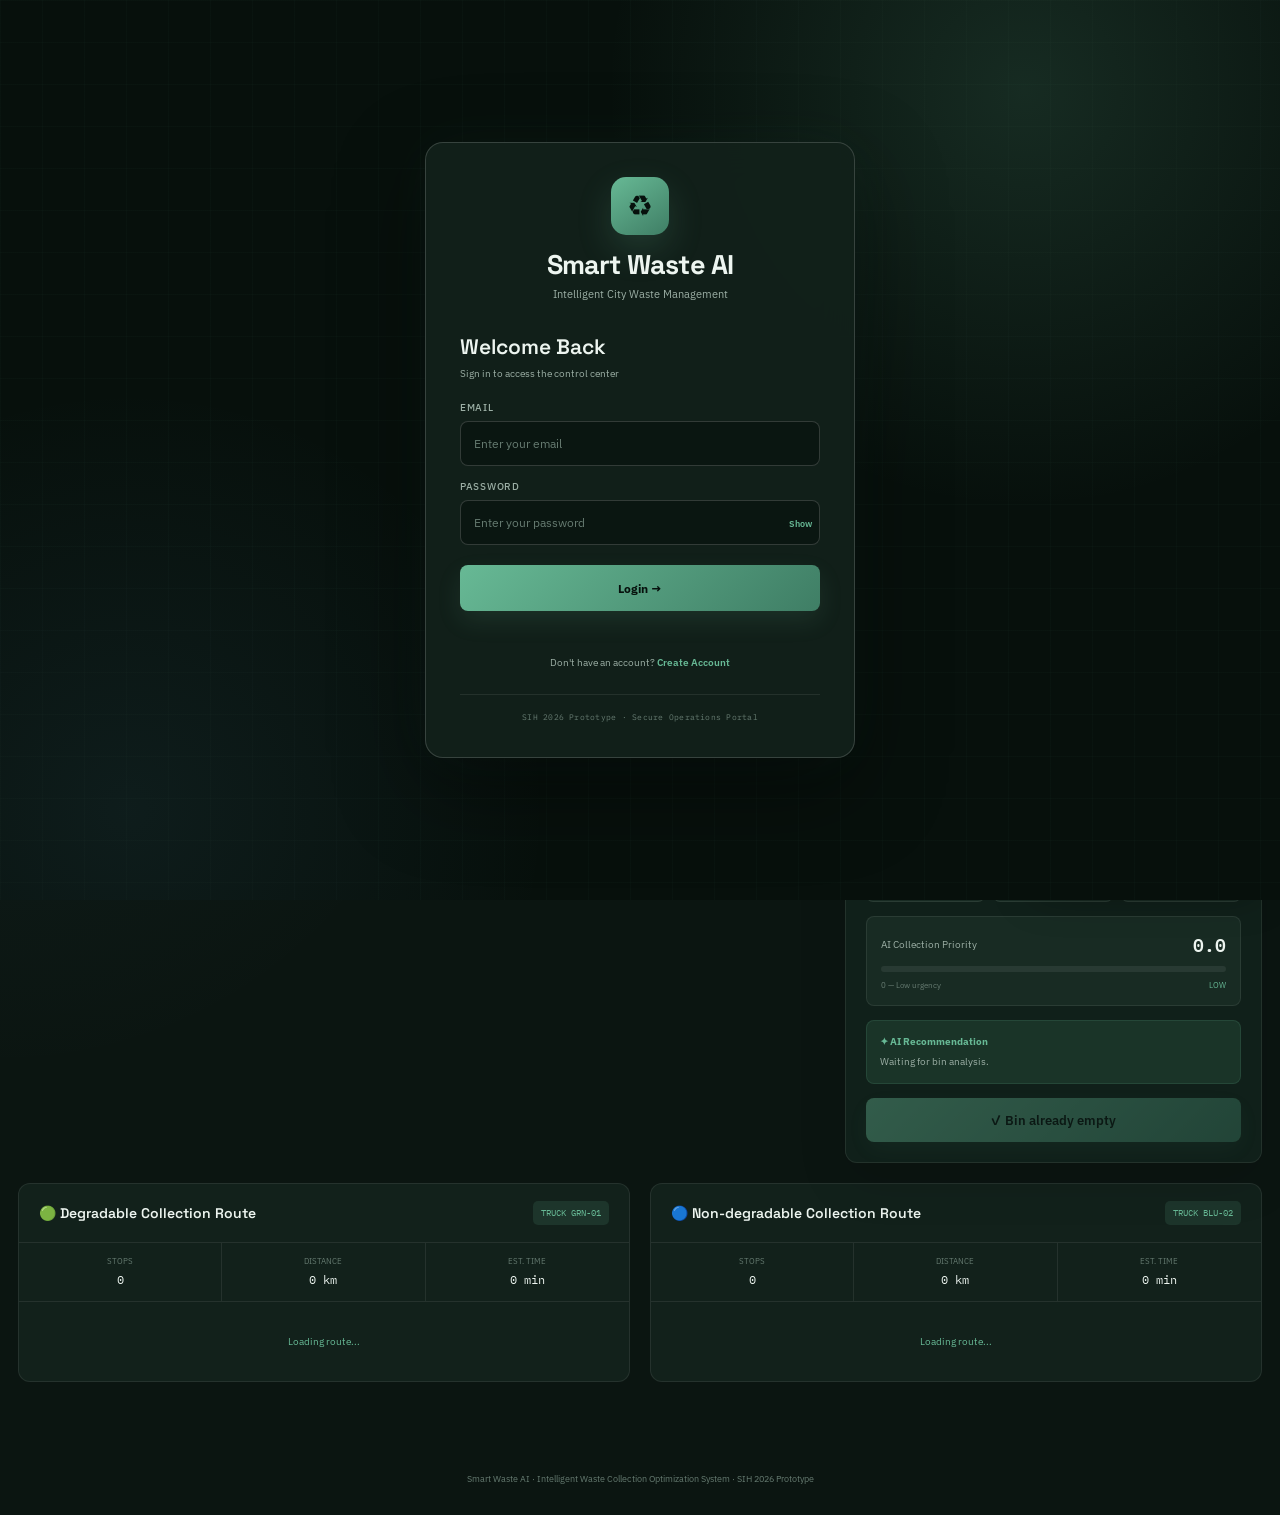
==== frontend/index.html @ 578de4dc "Frontend Login Page" ====
<!DOCTYPE html>

<html lang="en">

<head>

    <meta charset="UTF-8">

    <meta
        name="viewport"
        content="width=device-width, initial-scale=1.0"
    >

    <title>
        Smart Waste AI | Control Center
    </title>


    <!-- =====================================================
         GOOGLE FONTS
    ====================================================== -->

    <link
        rel="preconnect"
        href="https://fonts.googleapis.com"
    >

    <link
        rel="preconnect"
        href="https://fonts.gstatic.com"
        crossorigin
    >

    <link
        href="https://fonts.googleapis.com/css2?family=IBM+Plex+Mono:wght@400;500;600&family=IBM+Plex+Sans:wght@400;500;600&family=Space+Grotesk:wght@400;500;600;700&display=swap"
        rel="stylesheet"
    >

    <link rel="icon" type="image/png" href="dustbin-favicon.png">


    <!-- =====================================================
         COMPLETE DASHBOARD CSS
    ====================================================== -->

    <style>

        /* ==================================================
           VARIABLES
        ================================================== */

        :root {

            --bg:
                #0b1511;

            --surface:
                #12211b;

            --surface-2:
                #182b23;

            --surface-3:
                #20372d;

            --border:
                rgba(255,255,255,0.08);

            --border-strong:
                rgba(255,255,255,0.16);

            --text:
                #edf5f0;

            --muted:
                #9cafa5;

            --faint:
                #667b71;

            --green:
                #67b995;

            --green-dark:
                #3f7e65;

            --green-soft:
                rgba(103,185,149,0.13);

            --amber:
                #e1ad45;

            --amber-soft:
                rgba(225,173,69,0.13);

            --red:
                #df6b55;

            --red-soft:
                rgba(223,107,85,0.13);

            --blue:
                #63afd4;

            --blue-soft:
                rgba(99,175,212,0.13);

            --radius:
                12px;

            --small-radius:
                8px;
        }


        /* ==================================================
           RESET
        ================================================== */

        * {

            box-sizing:
                border-box;

            margin:
                0;

            padding:
                0;
        }


        html {

            scroll-behavior:
                smooth;
        }


        body {

            min-height:
                100vh;

            background:

                radial-gradient(
                    circle at 85% -10%,
                    rgba(103,185,149,0.13),
                    transparent 35%
                ),

                radial-gradient(
                    circle at 0% 40%,
                    rgba(99,175,212,0.05),
                    transparent 30%
                ),

                var(--bg);

            color:
                var(--text);

            font-family:
                "IBM Plex Sans",
                sans-serif;

            line-height:
                1.5;
        }


        button {

            font-family:
                inherit;
        }


        /* ==================================================
           HEADER
        ================================================== */

        header {

            min-height:
                78px;

            padding:
                16px
                clamp(18px,4vw,55px);

            border-bottom:
                1px solid
                var(--border);

            display:
                flex;

            align-items:
                center;

            justify-content:
                space-between;

            gap:
                20px;

            flex-wrap:
                wrap;
        }


        .brand {

            display:
                flex;

            align-items:
                center;

            gap:
                13px;
        }


        .brand-mark {

            width:
                43px;

            height:
                43px;

            border-radius:
                11px;

            display:
                flex;

            align-items:
                center;

            justify-content:
                center;

            background:

                linear-gradient(
                    145deg,
                    var(--green),
                    var(--green-dark)
                );

            box-shadow:
                0 10px 30px
                rgba(103,185,149,0.15);
        }


        .brand-mark span {

            font-size:
                22px;
        }


        .brand-title {

            font-family:
                "Space Grotesk",
                sans-serif;

            font-size:
                18px;

            font-weight:
                700;
        }


        .brand-sub {

            color:
                var(--muted);

            font-size:
                11px;

            margin-top:
                2px;
        }


        .header-right {

            display:
                flex;

            align-items:
                center;

            gap:
                9px;

            flex-wrap:
                wrap;
        }


        .live-status {

            display:
                flex;

            align-items:
                center;

            gap:
                8px;

            padding:
                8px 11px;

            border:
                1px solid
                var(--border);

            border-radius:
                8px;

            color:
                var(--muted);

            font-size:
                11px;
        }


        .live-dot {

            width:
                7px;

            height:
                7px;

            border-radius:
                50%;

            background:
                var(--green);

            box-shadow:
                0 0 12px
                var(--green);

            animation:
                pulse 2s infinite;
        }


        @keyframes pulse {

            0%,
            100% {

                opacity:
                    1;
            }

            50% {

                opacity:
                    0.35;
            }
        }


        #clock {

            font-family:
                "IBM Plex Mono",
                monospace;

            color:
                var(--text);
        }


        .header-button {

            border:
                1px solid
                var(--border-strong);

            background:
                var(--surface);

            color:
                var(--text);

            border-radius:
                8px;

            padding:
                8px 13px;

            cursor:
                pointer;

            transition:
                0.2s ease;
        }


        .header-button:hover {

            background:
                var(--surface-3);

            transform:
                translateY(-1px);
        }


        .header-button.primary {

            color:
                var(--green);

            background:
                var(--green-soft);

            border-color:
                rgba(103,185,149,0.3);
        }


        /* ==================================================
           MAIN
        ================================================== */

        main {

            width:
                min(
                    1500px,
                    calc(100% - 36px)
                );

            margin:
                auto;

            padding:
                32px 0 60px;
        }


        /* ==================================================
           HERO
        ================================================== */

        .hero {

            margin-bottom:
                25px;
        }


        .eyebrow {

            color:
                var(--green);

            font-family:
                "IBM Plex Mono",
                monospace;

            font-size:
                10px;

            letter-spacing:
                0.13em;

            margin-bottom:
                8px;
        }


        h1 {

            font-family:
                "Space Grotesk",
                sans-serif;

            font-size:
                clamp(
                    29px,
                    4vw,
                    43px
                );

            line-height:
                1.05;

            letter-spacing:
                -0.04em;
        }


        .hero-description {

            color:
                var(--muted);

            font-size:
                13px;

            max-width:
                700px;

            margin-top:
                10px;
        }


        /* ==================================================
           STATISTICS
        ================================================== */

        .stats {

            display:
                grid;

            grid-template-columns:
                repeat(4,1fr);

            gap:
                14px;

            margin-bottom:
                22px;
        }


        .stat {

            position:
                relative;

            overflow:
                hidden;

            background:
                var(--surface);

            border:
                1px solid
                var(--border);

            border-radius:
                var(--radius);

            padding:
                20px;
        }


        .stat::after {

            content:
                "";

            position:
                absolute;

            width:
                90px;

            height:
                90px;

            right:
                -30px;

            bottom:
                -40px;

            border-radius:
                50%;

            background:
                var(--green-soft);
        }


        .stat-label {

            color:
                var(--muted);

            font-size:
                10px;

            text-transform:
                uppercase;

            letter-spacing:
                0.08em;
        }


        .stat-value {

            font-family:
                "IBM Plex Mono",
                monospace;

            font-size:
                31px;

            font-weight:
                600;

            margin-top:
                7px;
        }


        .stat-note {

            color:
                var(--faint);

            font-size:
                10px;

            margin-top:
                3px;
        }


        .stat-critical .stat-value {

            color:
                var(--red);
        }


        .stat-risk .stat-value {

            color:
                var(--amber);
        }


        /* ==================================================
           MAIN DASHBOARD GRID
        ================================================== */

        .dashboard-grid {

            display:
                grid;

            grid-template-columns:
                minmax(0,1.45fr)
                minmax(340px,0.75fr);

            gap:
                20px;

            align-items:
                start;
        }


        .panel {

            background:
                rgba(18,33,27,0.94);

            border:
                1px solid
                var(--border);

            border-radius:
                var(--radius);

            overflow:
                hidden;

            box-shadow:
                0 18px 50px
                rgba(0,0,0,0.12);
        }


        .panel-header {

            padding:
                18px 20px;

            border-bottom:
                1px solid
                var(--border);

            display:
                flex;

            align-items:
                center;

            justify-content:
                space-between;

            gap:
                15px;

            flex-wrap:
                wrap;
        }


        .panel-title {

            font-family:
                "Space Grotesk",
                sans-serif;

            font-size:
                16px;

            font-weight:
                600;
        }


        .panel-subtitle {

            color:
                var(--muted);

            font-size:
                10px;

            margin-top:
                2px;
        }


        /* ==================================================
           FILTERS
        ================================================== */

        .filters {

            display:
                flex;

            gap:
                6px;

            flex-wrap:
                wrap;
        }


        .filter {

            border:
                1px solid
                var(--border);

            background:
                transparent;

            color:
                var(--muted);

            border-radius:
                7px;

            padding:
                7px 10px;

            font-size:
                10px;

            cursor:
                pointer;

            transition:
                0.2s ease;
        }


        .filter:hover {

            color:
                var(--text);

            background:
                var(--surface-2);
        }


        .filter.active {

            background:
                var(--green-soft);

            color:
                var(--green);

            border-color:
                rgba(103,185,149,0.35);
        }


        /* ==================================================
           BIN LIST
        ================================================== */

        .bin-list {

            padding:
                14px;

            display:
                grid;

            gap:
                10px;

            max-height:
                690px;

            overflow-y:
                auto;
        }


        /* ==================================================
           BIN CARD
           IMPORTANT:
           HEIGHT IS AUTO
           AI PRIORITY CANNOT BE CLIPPED
        ================================================== */

        .bin {

            width:
                100%;

            min-height:
                174px;

            height:
                auto;

            padding:
                14px;

            display:
                block;

            overflow:
                visible;

            background:
                var(--surface-2);

            border:
                1px solid
                var(--border);

            border-radius:
                var(--small-radius);

            cursor:
                pointer;

            transition:
                0.2s ease;
        }


        .bin:hover {

            transform:
                translateY(-2px);

            border-color:
                var(--border-strong);
        }


        .bin.selected {

            border-color:
                rgba(103,185,149,0.5);

            background:
                linear-gradient(
                    145deg,
                    rgba(103,185,149,0.09),
                    var(--surface-2)
                );

            box-shadow:
                inset 3px 0 0
                var(--green);
        }


        /* ==================================================
           BIN TOP
        ================================================== */

        .bin-top {

            display:
                grid;

            grid-template-columns:
                52px
                minmax(0,1fr)
                auto;

            gap:
                12px;

            align-items:
                center;
        }


        .bin-main-info {

            min-width:
                0;
        }


        /* ==================================================
           FILL RING
        ================================================== */

        .ring {

            --level:
                0;

            --ring:
                var(--green);

            width:
                52px;

            height:
                52px;

            border-radius:
                50%;

            display:
                grid;

            place-items:
                center;

            position:
                relative;

            background:

                conic-gradient(
                    var(--ring)
                    calc(var(--level) * 1%),
                    rgba(255,255,255,0.07)
                    0
                );
        }


        .ring::after {

            content:
                "";

            position:
                absolute;

            inset:
                5px;

            border-radius:
                50%;

            background:
                var(--surface);
        }


        .ring-inner {

            position:
                relative;

            z-index:
                2;

            font-family:
                "IBM Plex Mono",
                monospace;

            font-size:
                10px;

            font-weight:
                600;
        }


        /* ==================================================
           BIN TEXT
        ================================================== */

        .bin-name {

            font-family:
                "IBM Plex Mono",
                monospace;

            font-size:
                13px;

            font-weight:
                600;
        }


        .bin-loc {

            color:
                var(--muted);

            font-size:
                10px;

            margin-top:
                2px;

            white-space:
                nowrap;

            overflow:
                hidden;

            text-overflow:
                ellipsis;
        }


        .tag {

            display:
                inline-block;

            margin-top:
                7px;

            padding:
                3px 7px;

            border-radius:
                5px;

            background:
                var(--green-soft);

            color:
                var(--green);

            font-size:
                8px;

            text-transform:
                uppercase;

            letter-spacing:
                0.05em;
        }


        .tag.non {

            color:
                var(--blue);

            background:
                var(--blue-soft);
        }


        /* ==================================================
           STATUS
        ================================================== */

        .pill {

            display:
                inline-flex;

            align-items:
                center;

            justify-content:
                center;

            padding:
                5px 8px;

            border-radius:
                6px;

            font-size:
                8px;

            font-weight:
                600;

            text-transform:
                uppercase;

            white-space:
                nowrap;
        }


        .status-normal {

            color:
                var(--green);

            background:
                var(--green-soft);
        }


        .status-warning {

            color:
                var(--amber);

            background:
                var(--amber-soft);
        }


        .status-critical {

            color:
                var(--red);

            background:
                var(--red-soft);
        }


        /* ==================================================
           PREDICTED FULL
        ================================================== */

        .bin-eta {

            margin-top:
                13px;

            padding-top:
                11px;

            border-top:
                1px solid
                var(--border);

            display:
                flex;

            justify-content:
                space-between;

            align-items:
                center;

            color:
                var(--muted);

            font-size:
                10px;
        }


        .bin-eta strong {

            color:
                var(--text);

            font-family:
                "IBM Plex Mono",
                monospace;

            font-size:
                11px;
        }


        /* ==================================================
           AI PRIORITY
           FIXED VISIBILITY
        ================================================== */

        .ai-priority {

            display:
                block;

            width:
                100%;

            margin-top:
                12px;

            padding-top:
                11px;

            border-top:
                1px solid
                var(--border);
        }


        .priority-header {

            display:
                flex;

            justify-content:
                space-between;

            align-items:
                center;

            color:
                var(--muted);

            font-size:
                10px;
        }


        .priority-header strong {

            color:
                var(--text);

            font-family:
                "IBM Plex Mono",
                monospace;

            font-size:
                12px;
        }


        .priority-track {

            width:
                100%;

            height:
                5px;

            margin-top:
                7px;

            overflow:
                hidden;

            border-radius:
                99px;

            background:
                rgba(255,255,255,0.07);
        }


        .priority-fill {

            height:
                100%;

            min-width:
                0;

            border-radius:
                inherit;

            transition:
                width 0.5s ease;
        }


        .priority-fill.priority-urgent {

            background:
                var(--red);
        }


        .priority-fill.priority-high {

            background:
                var(--amber);
        }


        .priority-fill.priority-medium {

            background:
                var(--blue);
        }


        .priority-fill.priority-low {

            background:
                var(--green);
        }


        .priority-footer {

            display:
                flex;

            justify-content:
                space-between;

            align-items:
                center;

            margin-top:
                6px;

            font-size:
                9px;

            color:
                var(--faint);
        }


        .priority-urgent {

            color:
                var(--red) !important;
        }


        .priority-high {

            color:
                var(--amber) !important;
        }


        .priority-medium {

            color:
                var(--blue) !important;
        }


        .priority-low {

            color:
                var(--green) !important;
        }


        /* ==================================================
           EMPTY STATE
        ================================================== */

        .empty-state {

            padding:
                50px 20px;

            display:
                flex;

            flex-direction:
                column;

            align-items:
                center;

            text-align:
                center;

            color:
                var(--muted);

            gap:
                5px;
        }


        .empty-icon {

            color:
                var(--green);

            font-size:
                30px;

            margin-bottom:
                4px;
        }


        /* ==================================================
           DETAIL PANEL
        ================================================== */

        .detail-panel {

            position:
                sticky;

            top:
                20px;
        }


        .detail-body {

            padding:
                20px;
        }


        .detail-title {

            font-family:
                "Space Grotesk",
                sans-serif;

            font-size:
                18px;

            font-weight:
                600;
        }


        .detail-sub {

            color:
                var(--muted);

            font-size:
                10px;

            margin-top:
                3px;

            margin-bottom:
                15px;
        }


        .detail-status-row {

            display:
                flex;

            justify-content:
                flex-end;

            margin-bottom:
                15px;
        }


        /* ==================================================
           MAIN GAUGE
        ================================================== */

        .gauge {

            display:
                flex;

            justify-content:
                center;

            padding:
                5px 0 20px;
        }


        .gauge-ring {

            --p:
                0;

            --c:
                var(--green);

            width:
                175px;

            height:
                175px;

            border-radius:
                50%;

            display:
                grid;

            place-items:
                center;

            position:
                relative;

            background:

                conic-gradient(
                    var(--c)
                    calc(var(--p) * 1%),
                    rgba(255,255,255,0.06)
                    0
                );
        }


        .gauge-ring::after {

            content:
                "";

            position:
                absolute;

            inset:
                12px;

            border-radius:
                50%;

            background:
                var(--surface);
        }


        .gauge-content {

            position:
                relative;

            z-index:
                2;

            text-align:
                center;
        }


        .gauge-value {

            font-family:
                "IBM Plex Mono",
                monospace;

            font-size:
                35px;

            font-weight:
                600;
        }


        .gauge-label {

            color:
                var(--muted);

            font-size:
                9px;

            text-transform:
                uppercase;

            letter-spacing:
                0.08em;
        }


        /* ==================================================
           DETAIL META
        ================================================== */

        .detail-meta {

            display:
                grid;

            grid-template-columns:
                repeat(3,1fr);

            gap:
                8px;

            margin-bottom:
                14px;
        }


        .meta-card {

            background:
                var(--surface-2);

            border:
                1px solid
                var(--border);

            border-radius:
                7px;

            padding:
                11px;
        }


        .meta-label {

            color:
                var(--faint);

            font-size:
                8px;

            text-transform:
                uppercase;
        }


        .meta-value {

            color:
                var(--text);

            font-family:
                "IBM Plex Mono",
                monospace;

            font-size:
                12px;

            margin-top:
                4px;
        }


        /* ==================================================
           DETAIL AI PRIORITY
        ================================================== */

        .detail-priority {

            background:
                var(--surface-2);

            border:
                1px solid
                var(--border);

            border-radius:
                8px;

            padding:
                14px;

            margin-bottom:
                14px;
        }


        .detail-priority-top {

            display:
                flex;

            justify-content:
                space-between;

            align-items:
                center;

            margin-bottom:
                8px;
        }


        .detail-priority-title {

            color:
                var(--muted);

            font-size:
                10px;
        }


        #detailPriority {

            font-family:
                "IBM Plex Mono",
                monospace;

            font-size:
                18px;

            font-weight:
                600;
        }


        .detail-priority-bar {

            width:
                100%;

            height:
                6px;

            overflow:
                hidden;

            border-radius:
                99px;

            background:
                rgba(255,255,255,0.07);
        }


        #detailPriorityFill {

            width:
                0%;

            height:
                100%;

            border-radius:
                inherit;

            transition:
                width 0.4s ease;
        }


        #detailPriorityFill.priority-urgent {

            background:
                var(--red);
        }


        #detailPriorityFill.priority-high {

            background:
                var(--amber);
        }


        #detailPriorityFill.priority-medium {

            background:
                var(--blue);
        }


        #detailPriorityFill.priority-low {

            background:
                var(--green);
        }


        .detail-priority-bottom {

            display:
                flex;

            justify-content:
                space-between;

            margin-top:
                7px;

            color:
                var(--faint);

            font-size:
                8px;
        }


        /* ==================================================
           AI INSIGHT
        ================================================== */

        .ai-insight {

            background:
                var(--green-soft);

            border:
                1px solid
                rgba(103,185,149,0.15);

            border-radius:
                8px;

            padding:
                13px;

            margin-bottom:
                14px;

            color:
                var(--muted);

            font-size:
                10px;

            line-height:
                1.6;
        }


        .ai-insight strong {

            display:
                block;

            color:
                var(--green);

            margin-bottom:
                4px;
        }


        /* ==================================================
           COLLECTION BUTTON
        ================================================== */

        .collect-button {

            width:
                100%;

            border:
                none;

            border-radius:
                8px;

            padding:
                13px;

            background:

                linear-gradient(
                    135deg,
                    var(--green),
                    var(--green-dark)
                );

            color:
                #07110d;

            font-weight:
                600;

            cursor:
                pointer;

            transition:
                0.2s ease;

            box-shadow:
                0 8px 25px
                rgba(103,185,149,0.12);
        }


        .collect-button:hover:not(:disabled) {

            transform:
                translateY(-2px);
        }


        .collect-button:disabled {

            opacity:
                0.4;

            cursor:
                not-allowed;
        }


        /* ==================================================
           ROUTES
        ================================================== */

        .routes-section {

            display:
                grid;

            grid-template-columns:
                1fr 1fr;

            gap:
                20px;

            margin-top:
                20px;
        }


        .route-card {

            background:
                var(--surface);

            border:
                1px solid
                var(--border);

            border-radius:
                var(--radius);

            overflow:
                hidden;
        }


        .route-header {

            padding:
                17px 20px;

            border-bottom:
                1px solid
                var(--border);

            display:
                flex;

            justify-content:
                space-between;

            align-items:
                center;

            gap:
                10px;
        }


        .route-name {

            font-family:
                "Space Grotesk",
                sans-serif;

            font-size:
                14px;

            font-weight:
                600;
        }


        .truck-badge {

            color:
                var(--green);

            background:
                var(--green-soft);

            border-radius:
                5px;

            padding:
                5px 8px;

            font-family:
                "IBM Plex Mono",
                monospace;

            font-size:
                9px;

            white-space:
                nowrap;
        }


        .route-stats {

            display:
                grid;

            grid-template-columns:
                repeat(3,1fr);

            border-bottom:
                1px solid
                var(--border);
        }


        .route-stat {

            padding:
                12px;

            text-align:
                center;

            border-right:
                1px solid
                var(--border);
        }


        .route-stat:last-child {

            border-right:
                none;
        }


        .route-stat-label {

            color:
                var(--faint);

            font-size:
                8px;

            text-transform:
                uppercase;
        }


        .route-stat-value {

            font-family:
                "IBM Plex Mono",
                monospace;

            font-size:
                12px;

            margin-top:
                4px;
        }


        .route-list {

            padding:
                10px;
        }


        .route-stop {

            display:
                grid;

            grid-template-columns:
                27px
                minmax(0,1fr)
                auto;

            gap:
                9px;

            align-items:
                center;

            padding:
                9px;

            border-bottom:
                1px solid
                var(--border);
        }


        .route-stop:last-child {

            border-bottom:
                none;
        }


        .route-number {

            width:
                24px;

            height:
                24px;

            border-radius:
                6px;

            display:
                grid;

            place-items:
                center;

            background:
                var(--surface-3);

            color:
                var(--green);

            font-family:
                "IBM Plex Mono",
                monospace;

            font-size:
                9px;
        }


        .route-bin-info {

            min-width:
                0;

            display:
                flex;

            flex-direction:
                column;
        }


        .route-bin-info strong {

            font-family:
                "IBM Plex Mono",
                monospace;

            font-size:
                10px;
        }


        .route-bin-info span {

            color:
                var(--muted);

            font-size:
                8px;

            margin-top:
                2px;
        }


        .route-priority {

            font-family:
                "IBM Plex Mono",
                monospace;

            font-size:
                8px;

            white-space:
                nowrap;
        }


        .route-empty {

            padding:
                22px;

            text-align:
                center;

            color:
                var(--green);

            font-size:
                10px;
        }


        /* ==================================================
           TOAST
        ================================================== */

        #toast {

            position:
                fixed;

            right:
                22px;

            bottom:
                22px;

            z-index:
                999;

            max-width:
                min(
                    420px,
                    calc(100vw - 40px)
                );

            padding:
                12px 16px;

            border:
                1px solid
                rgba(103,185,149,0.3);

            border-radius:
                8px;

            background:
                #20382e;

            color:
                var(--text);

            font-size:
                10px;

            box-shadow:
                0 15px 40px
                rgba(0,0,0,0.35);

            transform:
                translateY(20px);

            opacity:
                0;

            pointer-events:
                none;

            transition:
                0.25s ease;
        }


        #toast.show {

            transform:
                translateY(0);

            opacity:
                1;
        }


        /* ==================================================
           FOOTER
        ================================================== */

        footer {

            padding:
                30px 20px;

            text-align:
                center;

            color:
                var(--faint);

            font-size:
                9px;
        }



        /* ==================================================
           LOGIN / SIGN UP AUTHENTICATION SCREEN
        ================================================== */

        #authScreen {
            position: fixed;
            inset: 0;
            z-index: 10000;
            display: flex;
            align-items: center;
            justify-content: center;
            padding: 24px;
            overflow-y: auto;
            background: radial-gradient(circle at 80% 10%, rgba(103,185,149,0.16), transparent 32%), radial-gradient(circle at 10% 90%, rgba(99,175,212,0.08), transparent 30%), #07100c;
        }

        .auth-background {
            position: absolute;
            inset: 0;
            pointer-events: none;
            background-image: linear-gradient(rgba(103,185,149,0.025) 1px, transparent 1px), linear-gradient(90deg, rgba(103,185,149,0.025) 1px, transparent 1px);
            background-size: 42px 42px;
        }

        .auth-card {
            position: relative;
            z-index: 2;
            width: min(430px, 100%);
            padding: 34px;
            background: rgba(18,33,27,0.96);
            border: 1px solid var(--border-strong);
            border-radius: 18px;
            box-shadow: 0 30px 90px rgba(0,0,0,0.45), 0 0 60px rgba(103,185,149,0.06);
            backdrop-filter: blur(18px);
            -webkit-backdrop-filter: blur(18px);
        }

        .auth-logo {
            width: 58px; height: 58px; margin: 0 auto 15px;
            display: flex; align-items: center; justify-content: center;
            border-radius: 15px;
            background: linear-gradient(145deg, var(--green), var(--green-dark));
            color: #07110d; font-size: 29px;
            box-shadow: 0 14px 35px rgba(103,185,149,0.18);
        }

        .auth-brand { text-align: center; margin-bottom: 28px; }
        .auth-brand h1 { font-family: "Space Grotesk", sans-serif; font-size: 27px; line-height: 1.1; letter-spacing: -0.03em; }
        .auth-brand p { margin-top: 7px; color: var(--muted); font-size: 11px; }
        .auth-heading { margin-bottom: 19px; }
        .auth-heading h2 { font-family: "Space Grotesk", sans-serif; font-size: 21px; font-weight: 600; }
        .auth-heading p { margin-top: 4px; color: var(--muted); font-size: 10px; }

        .auth-form label {
            display: block; margin: 13px 0 6px; color: var(--muted);
            font-size: 10px; font-weight: 500; text-transform: uppercase; letter-spacing: 0.07em;
        }

        .auth-form input {
            width: 100%; height: 45px; padding: 0 13px;
            border: 1px solid var(--border-strong); border-radius: 8px; outline: none;
            background: rgba(7,16,12,0.55); color: var(--text);
            font-family: "IBM Plex Sans", sans-serif; font-size: 12px; transition: 0.2s ease;
        }
        .auth-form input::placeholder { color: var(--faint); }
        .auth-form input:focus { border-color: rgba(103,185,149,0.65); box-shadow: 0 0 0 3px rgba(103,185,149,0.08); }
        .password-wrapper { position: relative; }
        .password-wrapper input { padding-right: 62px; }
        .password-toggle {
            position: absolute; right: 8px; top: 50%; transform: translateY(-50%);
            border: none; background: transparent; color: var(--green);
            font-size: 9px; font-weight: 600; cursor: pointer;
        }
        .password-toggle:hover { color: var(--text); }

        .auth-button {
            width: 100%; height: 46px; margin-top: 20px; border: none; border-radius: 8px;
            background: linear-gradient(135deg, var(--green), var(--green-dark));
            color: #07110d; font-size: 12px; font-weight: 700; cursor: pointer; transition: 0.2s ease;
            box-shadow: 0 10px 25px rgba(103,185,149,0.12);
        }
        .auth-button:hover { transform: translateY(-2px); box-shadow: 0 14px 30px rgba(103,185,149,0.18); }
        .auth-button:active { transform: translateY(0); }
        .auth-message { min-height: 17px; margin-top: 9px; font-size: 10px; text-align: center; }
        .auth-message.error { color: var(--red); }
        .auth-message.success { color: var(--green); }
        .auth-switch { margin-top: 18px; color: var(--muted); font-size: 10px; text-align: center; }
        .auth-switch button { border: none; padding: 0; background: transparent; color: var(--green); font-size: inherit; font-weight: 600; cursor: pointer; }
        .auth-switch button:hover { text-decoration: underline; }
        .auth-footer { margin-top: 24px; padding-top: 16px; border-top: 1px solid var(--border); color: var(--faint); font-family: "IBM Plex Mono", monospace; font-size: 8px; text-align: center; letter-spacing: 0.03em; }

        @media (max-width:600px) {
            #authScreen { padding: 15px; }
            .auth-card { padding: 27px 21px; border-radius: 14px; }
            .auth-brand h1 { font-size: 24px; }
        }


        /* ==================================================
           RESPONSIVE
        ================================================== */

        @media (max-width:1100px) {

            .dashboard-grid {

                grid-template-columns:
                    1fr;
            }


            .detail-panel {

                position:
                    relative;

                top:
                    auto;
            }

        }


        @media (max-width:850px) {

            .stats {

                grid-template-columns:
                    repeat(2,1fr);
            }


            .routes-section {

                grid-template-columns:
                    1fr;
            }

        }


        @media (max-width:600px) {

            main {

                width:
                    calc(100% - 22px);

                padding-top:
                    22px;
            }


            header {

                padding:
                    14px 16px;
            }


            .header-right {

                width:
                    100%;
            }


            .live-status {

                flex:
                    1;
            }


            .stats {

                gap:
                    8px;
            }


            .stat {

                padding:
                    14px;
            }


            .stat-value {

                font-size:
                    23px;
            }


            .bin-top {

                grid-template-columns:
                    48px
                    minmax(0,1fr);
            }


            .bin-top > .pill {

                grid-column:
                    2;

                justify-self:
                    start;
            }


            .route-stop {

                grid-template-columns:
                    27px
                    minmax(0,1fr);
            }


            .route-priority {

                grid-column:
                    2;

                justify-self:
                    start;
            }

        }

    </style>

</head>


<body>

<!-- ========================================================
     LOGIN / SIGN UP SCREEN
========================================================= -->

<div id="authScreen">

    <div class="auth-background"></div>

    <div class="auth-card">

        <div class="auth-logo">
            ♻
        </div>

        <div class="auth-brand">
            <h1>Smart Waste AI</h1>
            <p>Intelligent City Waste Management</p>
        </div>

        <!-- LOGIN -->

        <div id="loginForm" class="auth-form">

            <div class="auth-heading">
                <h2>Welcome Back</h2>
                <p>Sign in to access the control center</p>
            </div>

            <label>Email</label>

            <input
                type="email"
                id="loginEmail"
                placeholder="Enter your email"
                autocomplete="email"
            >

            <label>Password</label>

            <div class="password-wrapper">

                <input
                    type="password"
                    id="loginPassword"
                    placeholder="Enter your password"
                    autocomplete="current-password"
                >

                <button
                    type="button"
                    class="password-toggle"
                    onclick="togglePassword('loginPassword', this)"
                >
                    Show
                </button>

            </div>

            <button
                type="button"
                class="auth-button"
                onclick="loginUser()"
            >
                Login →
            </button>

            <div class="auth-message" id="loginMessage"></div>

            <p class="auth-switch">
                Don't have an account?
                <button
                    type="button"
                    onclick="showSignup()"
                >
                    Create Account
                </button>
            </p>

        </div>


        <!-- SIGN UP -->

        <div id="signupForm" class="auth-form" style="display:none;">

            <div class="auth-heading">
                <h2>Create Account</h2>
                <p>Register for the waste management control center</p>
            </div>

            <label>Full Name</label>

            <input
                type="text"
                id="signupName"
                placeholder="Enter your name"
                autocomplete="name"
            >

            <label>Email</label>

            <input
                type="email"
                id="signupEmail"
                placeholder="Enter your email"
                autocomplete="email"
            >

            <label>Password</label>

            <div class="password-wrapper">

                <input
                    type="password"
                    id="signupPassword"
                    placeholder="Create a password"
                    autocomplete="new-password"
                >

                <button
                    type="button"
                    class="password-toggle"
                    onclick="togglePassword('signupPassword', this)"
                >
                    Show
                </button>

            </div>

            <button
                type="button"
                class="auth-button"
                onclick="signupUser()"
            >
                Create Account →
            </button>

            <div class="auth-message" id="signupMessage"></div>

            <p class="auth-switch">
                Already have an account?
                <button
                    type="button"
                    onclick="showLogin()"
                >
                    Back to Login
                </button>
            </p>

        </div>

        <div class="auth-footer">
            SIH 2026 Prototype · Secure Operations Portal
        </div>

    </div>

</div>


<!-- ========================================================
     HEADER
========================================================= -->

<header>


    <div class="brand">


        <div class="brand-mark">
            <span>♻</span>
        </div>


        <div>

            <div class="brand-title">
                Smart Waste AI
            </div>

            <div class="brand-sub">
                Intelligent City Waste Management Control Center
            </div>

        </div>


    </div>


    <div class="header-right">


        <div class="live-status">

            <span class="live-dot"></span>

            <span>
                LIVE NETWORK
            </span>

            <span id="clock">
                --:--:--
            </span>

        </div>


        <button
            id="refreshBtn"
            class="header-button"
        >
            ↻ Refresh
        </button>


        <button
            id="demoBtn"
            class="header-button primary"
        >
            ⚡ AI Dispatch
        </button>


    </div>


</header>


<!-- ========================================================
     MAIN
========================================================= -->

<main>


    <!-- ====================================================
         HERO
    ===================================================== -->

    <section class="hero">

        <div class="eyebrow">
            CITY OPERATIONS / WASTE INTELLIGENCE
        </div>


        <h1>
            Waste Collection<br>
            Command Center
        </h1>


        <p class="hero-description">
            Monitor city-wide dustbin levels, identify
            critical collection points and use AI priority
            scoring to optimize garbage collection.
        </p>

    </section>


    <!-- ====================================================
         STATISTICS
    ===================================================== -->

    <section class="stats">


        <div class="stat">

            <div class="stat-label">
                Bins Monitored
            </div>

            <div
                id="total"
                class="stat-value"
            >
                --
            </div>

            <div class="stat-note">
                Connected waste sensors
            </div>

        </div>


        <div class="stat stat-critical">

            <div class="stat-label">
                Critical Bins
            </div>

            <div
                id="critical"
                class="stat-value"
            >
                --
            </div>

            <div class="stat-note">
                Above 85% fill level
            </div>

        </div>


        <div class="stat">

            <div class="stat-label">
                Need Collection
            </div>

            <div
                id="needs"
                class="stat-value"
            >
                --
            </div>

            <div class="stat-note">
                Active collection candidates
            </div>

        </div>


        <div class="stat stat-risk">

            <div class="stat-label">
                Overflow Risk
            </div>

            <div
                id="risk"
                class="stat-value"
            >
                --
            </div>

            <div class="stat-note">
                Predicted risk cases
            </div>

        </div>


    </section>


    <!-- ====================================================
         BIN NETWORK + SELECTED BIN
    ===================================================== -->

    <section class="dashboard-grid">


        <!-- =================================================
             BIN NETWORK
        ================================================== -->

        <div class="panel">


            <div class="panel-header">


                <div>

                    <div class="panel-title">
                        City Bin Network
                    </div>

                    <div class="panel-subtitle">
                        Real-time fill levels and AI collection priority
                    </div>

                </div>


                <div class="filters">


                    <button
                        class="filter active"
                        data-filter="all"
                    >
                        All
                    </button>


                    <button
                        class="filter"
                        data-filter="degradable"
                    >
                        Degradable
                    </button>


                    <button
                        class="filter"
                        data-filter="non-degradable"
                    >
                        Non-degradable
                    </button>


                </div>


            </div>


            <div
                id="binList"
                class="bin-list"
            >

                <div class="empty-state">

                    <div class="empty-icon">
                        ◌
                    </div>

                    <strong>
                        Loading waste network...
                    </strong>

                    <span>
                        Connecting to FastAPI backend
                    </span>

                </div>

            </div>


        </div>


        <!-- =================================================
             SELECTED BIN
        ================================================== -->

        <div
            class="panel detail-panel"
        >


            <div class="panel-header">


                <div>

                    <div class="panel-title">
                        Selected Bin
                    </div>

                    <div class="panel-subtitle">
                        AI monitoring and collection decision
                    </div>

                </div>


            </div>


            <div class="detail-body">


                <!-- BIN TITLE -->

                <div
                    id="detailTitle"
                    class="detail-title"
                >
                    Select a bin
                </div>


                <div
                    id="detailSub"
                    class="detail-sub"
                >
                    Waiting for sensor data
                </div>


                <!-- STATUS -->

                <div class="detail-status-row">

                    <span
                        id="detailStatus"
                        class="pill status-normal"
                    >
                        Normal
                    </span>

                </div>


                <!-- =================================================
                     GAUGE
                ================================================== -->

                <div class="gauge">


                    <div
                        id="gaugeRing"
                        class="gauge-ring"
                        style="
                            --p:0;
                            --c:#67b995;
                        "
                    >


                        <div class="gauge-content">


                            <div
                                id="detailLevel"
                                class="gauge-value"
                            >
                                0%
                            </div>


                            <div class="gauge-label">
                                Fill Level
                            </div>


                        </div>


                    </div>


                </div>


                <!-- =================================================
                     META
                ================================================== -->

                <div class="detail-meta">


                    <div class="meta-card">

                        <div class="meta-label">
                            Fill Rate
                        </div>

                        <div
                            id="detailRate"
                            class="meta-value"
                        >
                            -- / hr
                        </div>

                    </div>


                    <div class="meta-card">

                        <div class="meta-label">
                            Predicted Full
                        </div>

                        <div
                            id="detailEta"
                            class="meta-value"
                        >
                            --
                        </div>

                    </div>


                    <div class="meta-card">

                        <div class="meta-label">
                            AI Priority
                        </div>

                        <div
                            id="detailPrioritySmall"
                            class="meta-value"
                        >
                            0.0
                        </div>

                    </div>


                </div>


                <!-- =================================================
                     AI PRIORITY
                ================================================== -->

                <div class="detail-priority">


                    <div class="detail-priority-top">


                        <span class="detail-priority-title">
                            AI Collection Priority
                        </span>


                        <strong
                            id="detailPriority"
                        >
                            0.0
                        </strong>


                    </div>


                    <div class="detail-priority-bar">


                        <div
                            id="detailPriorityFill"
                            class="priority-low"
                        ></div>


                    </div>


                    <div class="detail-priority-bottom">


                        <span>
                            0 — Low urgency
                        </span>


                        <span
                            id="detailPriorityLabel"
                            class="priority-low"
                        >
                            LOW
                        </span>


                    </div>


                </div>


                <!-- =================================================
                     AI INSIGHT
                ================================================== -->

                <div class="ai-insight">


                    <strong>
                        ✦ AI Recommendation
                    </strong>


                    <span id="detailInsight">
                        Waiting for bin analysis.
                    </span>


                </div>


                <!-- =================================================
                     COLLECTION
                ================================================== -->

                <button
                    id="collectBtn"
                    class="collect-button"
                    disabled
                >
                    ✓ Bin already empty
                </button>


            </div>


        </div>


    </section>


    <!-- ====================================================
         ROUTES
    ===================================================== -->

    <section class="routes-section">


        <!-- =================================================
             DEGRADABLE ROUTE
        ================================================== -->

        <div class="route-card">


            <div class="route-header">


                <div class="route-name">
                    🟢 Degradable Collection Route
                </div>


                <div class="truck-badge">
                    TRUCK GRN-01
                </div>


            </div>


            <div class="route-stats">


                <div class="route-stat">

                    <div class="route-stat-label">
                        Stops
                    </div>

                    <div
                        id="degStops"
                        class="route-stat-value"
                    >
                        0
                    </div>

                </div>


                <div class="route-stat">

                    <div class="route-stat-label">
                        Distance
                    </div>

                    <div
                        id="degKm"
                        class="route-stat-value"
                    >
                        0 km
                    </div>

                </div>


                <div class="route-stat">

                    <div class="route-stat-label">
                        Est. Time
                    </div>

                    <div
                        id="degTime"
                        class="route-stat-value"
                    >
                        0 min
                    </div>

                </div>


            </div>


            <div
                id="degRoute"
                class="route-list"
            >

                <div class="route-empty">
                    Loading route...
                </div>

            </div>


        </div>


        <!-- =================================================
             NON-DEGRADABLE ROUTE
        ================================================== -->

        <div class="route-card">


            <div class="route-header">


                <div class="route-name">
                    🔵 Non-degradable Collection Route
                </div>


                <div class="truck-badge">
                    TRUCK BLU-02
                </div>


            </div>


            <div class="route-stats">


                <div class="route-stat">

                    <div class="route-stat-label">
                        Stops
                    </div>

                    <div
                        id="nonStops"
                        class="route-stat-value"
                    >
                        0
                    </div>

                </div>


                <div class="route-stat">

                    <div class="route-stat-label">
                        Distance
                    </div>

                    <div
                        id="nonKm"
                        class="route-stat-value"
                    >
                        0 km
                    </div>

                </div>


                <div class="route-stat">

                    <div class="route-stat-label">
                        Est. Time
                    </div>

                    <div
                        id="nonTime"
                        class="route-stat-value"
                    >
                        0 min
                    </div>

                </div>


            </div>


            <div
                id="nonRoute"
                class="route-list"
            >

                <div class="route-empty">
                    Loading route...
                </div>

            </div>


        </div>


    </section>


</main>


<!-- ========================================================
     FOOTER
========================================================= -->

<footer>

    Smart Waste AI · Intelligent Waste Collection
    Optimization System · SIH 2026 Prototype

</footer>


<!-- ========================================================
     TOAST
========================================================= -->

<div id="toast"></div>


<!-- ========================================================
     JAVASCRIPT
========================================================= -->


    <!-- ========================================================
         LOGIN / SIGN UP AUTHENTICATION
    ========================================================= -->

    <script>

        const AUTH_USER_KEY = "smartWasteDemoUser";
        const AUTH_SESSION_KEY = "smartWasteAuthSession";

        function setAuthMessage(id, message, type = "error") {
            const element = document.getElementById(id);
            if (!element) return;
            element.textContent = message;
            element.className = "auth-message " + type;
        }

        function showSignup() {
            document.getElementById("loginForm").style.display = "none";
            document.getElementById("signupForm").style.display = "block";
            setAuthMessage("loginMessage", "");
            setAuthMessage("signupMessage", "");
        }

        function showLogin() {
            document.getElementById("signupForm").style.display = "none";
            document.getElementById("loginForm").style.display = "block";
            setAuthMessage("loginMessage", "");
            setAuthMessage("signupMessage", "");
        }

        function togglePassword(inputId, button) {
            const input = document.getElementById(inputId);
            if (!input) return;
            if (input.type === "password") {
                input.type = "text";
                button.textContent = "Hide";
            } else {
                input.type = "password";
                button.textContent = "Show";
            }
        }

        async function hashPassword(password) {
            const data = new TextEncoder().encode(password);
            const hashBuffer = await crypto.subtle.digest("SHA-256", data);
            return Array.from(new Uint8Array(hashBuffer)).map(byte => byte.toString(16).padStart(2, "0")).join("");
        }

        async function signupUser() {
            const name = document.getElementById("signupName").value.trim();
            const email = document.getElementById("signupEmail").value.trim().toLowerCase();
            const password = document.getElementById("signupPassword").value;

            if (!name || !email || !password) {
                setAuthMessage("signupMessage", "Please complete all fields.");
                return;
            }

            if (password.length < 6) {
                setAuthMessage("signupMessage", "Password must contain at least 6 characters.");
                return;
            }

            const passwordHash = await hashPassword(password);
            localStorage.setItem(AUTH_USER_KEY, JSON.stringify({ name, email, passwordHash }));
            document.getElementById("loginEmail").value = email;
            document.getElementById("loginPassword").value = "";
            showLogin();
            setAuthMessage("loginMessage", "Account created successfully. Please login.", "success");
        }

        async function loginUser() {
            const email = document.getElementById("loginEmail").value.trim().toLowerCase();
            const password = document.getElementById("loginPassword").value;

            if (!email || !password) {
                setAuthMessage("loginMessage", "Please enter your email and password.");
                return;
            }

            const savedUser = localStorage.getItem(AUTH_USER_KEY);
            if (!savedUser) {
                setAuthMessage("loginMessage", "No account found. Please create an account first.");
                return;
            }

            try {
                const user = JSON.parse(savedUser);
                const passwordHash = await hashPassword(password);

                if (user.email !== email || user.passwordHash !== passwordHash) {
                    setAuthMessage("loginMessage", "Incorrect email or password.");
                    return;
                }

                sessionStorage.setItem(AUTH_SESSION_KEY, "authenticated");
                document.getElementById("authScreen").style.display = "none";
                document.body.style.overflow = "";
            } catch (error) {
                console.error("Authentication error:", error);
                setAuthMessage("loginMessage", "Unable to login. Please try again.");
            }
        }

        function initializeAuthentication() {
            const authScreen = document.getElementById("authScreen");
            if (!authScreen) return;

            if (sessionStorage.getItem(AUTH_SESSION_KEY) === "authenticated") {
                authScreen.style.display = "none";
                document.body.style.overflow = "";
            } else {
                authScreen.style.display = "flex";
                document.body.style.overflow = "hidden";
            }
        }

        initializeAuthentication();

    </script>


<script
    src="js/api.js"
    defer
></script>


<script
    src="js/dashboard.js"
    defer
></script>


</body>

</html>
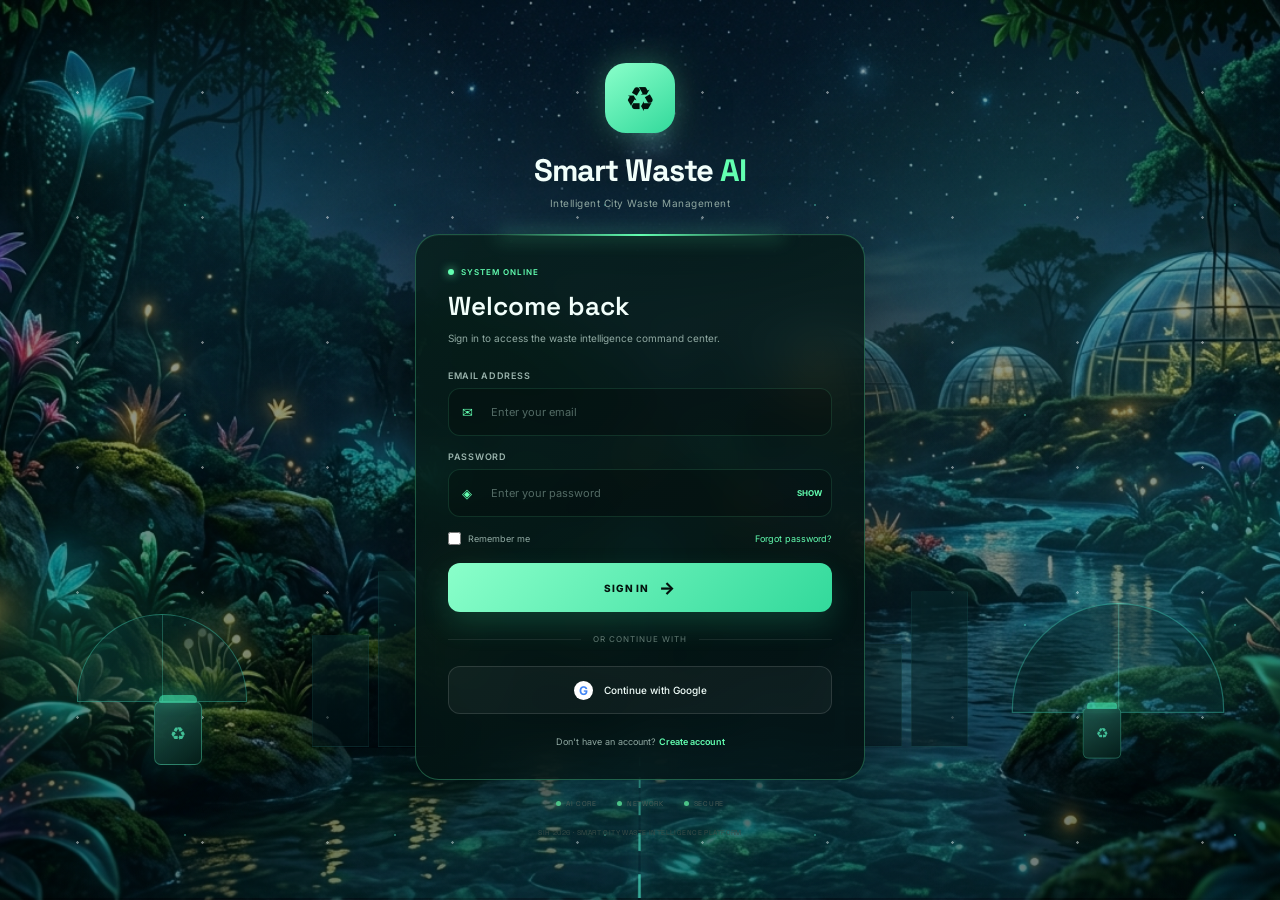
==== commit 1247e11d: "feat: add authentication and futuristic dashboard UI" ====
--- a/frontend/index.html
+++ b/frontend/index.html
@@ -46,6 +46,555 @@
     <style>
 
         /* ==================================================
+        AUTHENTICATION LOADING STATE
+           ================================================== */
+
+        body.auth-checking > header,
+        body.auth-checking > main,
+        body.auth-checking > footer {
+           visibility: hidden;
+        }
+
+
+        /* ==================================================
+   FUTURISTIC SIDEBAR
+================================================== */
+
+        .sidebar {
+
+            position: fixed;
+
+            top: 0;
+            left: 0;
+            bottom: 0;
+
+            width: 270px;
+
+            z-index: 900;
+
+            display: flex;
+
+            flex-direction: column;
+
+            padding: 24px 16px 18px;
+
+            background:
+                linear-gradient(
+                    180deg,
+                    rgba(5, 20, 24, 0.98),
+                    rgba(4, 17, 19, 0.98)
+                );
+
+            border-right:
+                1px solid
+                rgba(99,175,212,0.13);
+
+            box-shadow:
+                12px 0 45px
+                rgba(0,0,0,0.18);
+
+            overflow-y: auto;
+
+            scrollbar-width: none;
+
+            transition:
+                0.3s ease;
+        }
+
+
+        .sidebar::-webkit-scrollbar {
+            display: none;
+        }
+
+
+        /* ==================================================
+        SIDEBAR BRAND
+        ================================================== */
+
+        .sidebar-brand {
+
+            display: flex;
+
+            align-items: center;
+
+            gap: 12px;
+
+            padding:
+                4px 8px 25px;
+
+            border-bottom:
+                1px solid
+                rgba(255,255,255,0.06);
+        }
+
+
+        .sidebar-logo {
+
+            width: 43px;
+            height: 43px;
+
+            flex-shrink: 0;
+
+            display: flex;
+
+            align-items: center;
+            justify-content: center;
+
+            border-radius: 12px;
+
+            background:
+                linear-gradient(
+                    145deg,
+                    #20e5ae,
+                    #277e78
+                );
+
+            color: #03130f;
+
+            font-size: 22px;
+
+            box-shadow:
+                0 0 25px
+                rgba(32,229,174,0.22);
+
+            animation:
+                sidebarLogoPulse 3s
+                ease-in-out infinite;
+        }
+
+
+        @keyframes sidebarLogoPulse {
+
+            0%,
+            100% {
+                box-shadow:
+                    0 0 20px
+                    rgba(32,229,174,0.16);
+            }
+
+            50% {
+                box-shadow:
+                    0 0 35px
+                    rgba(32,229,174,0.32);
+            }
+        }
+
+
+        .sidebar-title {
+
+            font-family:
+                "Space Grotesk",
+                sans-serif;
+
+            font-size: 18px;
+
+            font-weight: 700;
+
+            letter-spacing:
+                -0.03em;
+        }
+
+
+        .sidebar-title span {
+            color: #20e5ae;
+        }
+
+
+        .sidebar-subtitle {
+
+            margin-top: 2px;
+
+            color:
+                var(--muted);
+
+            font-size: 8px;
+
+            white-space: nowrap;
+        }
+
+
+        /* ==================================================
+        NAVIGATION
+        ================================================== */
+
+        .sidebar-nav {
+
+            display: flex;
+
+            flex-direction: column;
+
+            gap: 5px;
+
+            margin-top: 25px;
+        }
+
+
+        .sidebar-item {
+
+            position: relative;
+
+            width: 100%;
+
+            min-height: 47px;
+
+            display: flex;
+
+            align-items: center;
+
+            gap: 13px;
+
+            padding:
+                0 13px;
+
+            border:
+                1px solid transparent;
+
+            border-radius: 11px;
+
+            background:
+                transparent;
+
+            color:
+                var(--muted);
+
+            font-family:
+                "IBM Plex Sans",
+                sans-serif;
+
+            font-size: 11px;
+
+            text-align: left;
+
+            cursor: pointer;
+
+            transition:
+                0.25s ease;
+        }
+
+
+        .sidebar-item::before {
+
+            content: "";
+
+            position: absolute;
+
+            left: -16px;
+
+            top: 9px;
+            bottom: 9px;
+
+            width: 3px;
+
+            border-radius:
+                0 4px 4px 0;
+
+            background:
+                transparent;
+
+            transition:
+                0.25s ease;
+        }
+
+
+        .sidebar-item:hover {
+
+            color:
+                var(--text);
+
+            background:
+                rgba(99,175,212,0.06);
+
+            border-color:
+                rgba(99,175,212,0.10);
+
+            transform:
+                translateX(3px);
+        }
+
+
+        .sidebar-item.active {
+
+            color:
+                #20e5ae;
+
+            background:
+                linear-gradient(
+                    90deg,
+                    rgba(32,229,174,0.15),
+                    rgba(32,229,174,0.035)
+                );
+
+            border-color:
+                rgba(32,229,174,0.28);
+
+            box-shadow:
+                inset 0 0 25px
+                rgba(32,229,174,0.025),
+                0 0 18px
+                rgba(32,229,174,0.05);
+        }
+
+
+        .sidebar-item.active::before {
+
+            background:
+                #20e5ae;
+
+            box-shadow:
+                0 0 14px
+                #20e5ae;
+        }
+
+
+        .sidebar-icon {
+
+            width: 22px;
+
+            display: flex;
+
+            align-items: center;
+            justify-content: center;
+
+            color:
+                var(--muted);
+
+            font-size: 17px;
+
+            transition:
+                0.25s ease;
+        }
+
+
+        .sidebar-item:hover
+        .sidebar-icon {
+
+            color:
+                #63afd4;
+        }
+
+
+        .sidebar-item.active
+        .sidebar-icon {
+
+            color:
+                #20e5ae;
+
+            filter:
+                drop-shadow(
+                    0 0 7px
+                    rgba(32,229,174,0.5)
+                );
+        }
+
+
+        /* ==================================================
+        SIDEBAR FOOTER
+        ================================================== */
+
+        .sidebar-footer {
+
+            margin-top: auto;
+
+            padding:
+                22px 10px 8px;
+
+            text-align: center;
+
+            border-top:
+                1px solid
+                rgba(255,255,255,0.06);
+        }
+
+
+        .sidebar-leaf {
+
+            width: 55px;
+            height: 55px;
+
+            margin:
+                0 auto 13px;
+
+            display: flex;
+
+            align-items: center;
+            justify-content: center;
+
+            border-radius: 50%;
+
+            color:
+                #20e5ae;
+
+            border:
+                1px solid
+                rgba(32,229,174,0.25);
+
+            background:
+                radial-gradient(
+                    circle,
+                    rgba(32,229,174,0.12),
+                    transparent 70%
+                );
+
+            font-size: 27px;
+
+            box-shadow:
+                0 0 25px
+                rgba(32,229,174,0.08);
+
+            animation:
+                sidebarLeafFloat 4s
+                ease-in-out infinite;
+        }
+
+
+        @keyframes sidebarLeafFloat {
+
+            0%,
+            100% {
+                transform:
+                    translateY(0);
+            }
+
+            50% {
+                transform:
+                    translateY(-5px);
+            }
+        }
+
+
+        .sidebar-footer-title {
+
+            color:
+                var(--text);
+
+            font-family:
+                "Space Grotesk",
+                sans-serif;
+
+            font-size: 11px;
+
+            font-weight: 600;
+        }
+
+
+        .sidebar-footer-subtitle {
+
+            margin-top: 3px;
+
+            color:
+                #20e5ae;
+
+            font-size: 9px;
+        }
+
+
+        /* ==================================================
+        MOVE DASHBOARD BESIDE SIDEBAR
+        ================================================== */
+
+        body:not(.auth-checking) header,
+        body:not(.auth-checking) main,
+        body:not(.auth-checking) footer {
+
+            margin-left:
+                270px;
+        }
+
+
+        /* ==================================================
+        AUTH LOADING
+        ================================================== */
+
+        body.auth-checking .sidebar {
+
+            visibility: hidden;
+        }
+
+
+        /* ==================================================
+        RESPONSIVE
+        ================================================== */
+
+        @media (max-width: 900px) {
+
+            .sidebar {
+
+                width: 76px;
+
+                padding:
+                    20px 10px;
+            }
+
+
+            .sidebar-brand {
+
+                justify-content: center;
+
+                padding:
+                    4px 0 20px;
+            }
+
+
+            .sidebar-brand-text {
+
+                display: none;
+            }
+
+
+            .sidebar-item {
+
+                justify-content: center;
+
+                padding: 0;
+            }
+
+
+            .sidebar-item span:last-child {
+
+                display: none;
+            }
+
+
+            .sidebar-icon {
+
+                width: auto;
+            }
+
+
+            .sidebar-footer {
+
+                display: none;
+            }
+
+
+            body:not(.auth-checking) header,
+            body:not(.auth-checking) main,
+            body:not(.auth-checking) footer {
+
+                margin-left:
+                    76px;
+            }
+        }
+
+
+        @media (max-width: 600px) {
+
+            .sidebar {
+
+                width: 62px;
+            }
+
+
+            body:not(.auth-checking) header,
+            body:not(.auth-checking) main,
+            body:not(.auth-checking) footer {
+
+                margin-left:
+                    62px;
+            }
+        }
+
+        /* ==================================================
            VARIABLES
         ================================================== */
 
@@ -434,6 +983,497 @@
 
             border-color:
                 rgba(103,185,149,0.3);
+        }
+
+        /* ==================================================
+   LOGOUT BUTTON
+================================================== */
+
+        .logout-button {
+            color: var(--red);
+            background: var(--red-soft);
+            border-color: rgba(223,107,85,0.3);
+        }   
+
+        .logout-button:hover {
+            background: rgba(223,107,85,0.18);
+            border-color: rgba(223,107,85,0.5);
+            transform: translateY(-1px);
+        }
+
+        /* ==================================================
+   FUTURISTIC USER PROFILE
+================================================== */
+
+        .user-profile {
+            position: relative;
+        }
+
+
+        /* PROFILE BUTTON */
+
+        .user-profile-button {
+
+            min-height: 48px;
+
+            display: flex;
+
+            align-items: center;
+
+            gap: 10px;
+
+            padding: 6px 10px 6px 7px;
+
+            border-radius: 12px;
+
+            border: 1px solid
+                rgba(99, 175, 212, 0.22);
+
+            background:
+                linear-gradient(
+                    135deg,
+                    rgba(18, 33, 27, 0.92),
+                    rgba(10, 25, 31, 0.92)
+                );
+
+            color: var(--text);
+
+            cursor: pointer;
+
+            transition:
+                0.25s ease;
+
+            box-shadow:
+                0 0 0 rgba(99, 175, 212, 0);
+        }
+
+
+        .user-profile-button:hover {
+
+            border-color:
+                rgba(99, 175, 212, 0.55);
+
+            transform:
+                translateY(-1px);
+
+            box-shadow:
+                0 0 25px
+                rgba(99, 175, 212, 0.12);
+        }
+
+
+        /* AVATAR */
+
+        .user-avatar {
+
+            width: 34px;
+            height: 34px;
+
+            display: flex;
+
+            align-items: center;
+            justify-content: center;
+
+            border-radius: 50%;
+
+            background:
+                linear-gradient(
+                    145deg,
+                    #63afd4,
+                    #67b995
+                );
+
+            box-shadow:
+                0 0 15px
+                rgba(99, 175, 212, 0.25);
+
+            font-size: 16px;
+        }
+
+
+        /* USER TEXT */
+
+        .user-profile-info {
+
+            display: flex;
+
+            flex-direction: column;
+
+            align-items: flex-start;
+
+            min-width: 105px;
+        }
+
+
+        .user-welcome {
+
+            color:
+                var(--muted);
+
+            font-size: 8px;
+
+            line-height: 1.2;
+        }
+
+
+        .user-name {
+
+            max-width: 145px;
+
+            overflow: hidden;
+
+            text-overflow: ellipsis;
+
+            white-space: nowrap;
+
+            color:
+                var(--text);
+
+            font-family:
+                "Space Grotesk",
+                sans-serif;
+
+            font-size: 11px;
+
+            font-weight: 600;
+
+            line-height: 1.4;
+        }
+
+
+        .user-chevron {
+
+            color:
+                var(--muted);
+
+            font-size: 16px;
+
+            transition:
+                transform 0.25s ease;
+        }
+
+
+        .user-profile.active
+        .user-chevron {
+
+            transform:
+                rotate(180deg);
+
+            color:
+                var(--green);
+        }
+
+
+        /* ==================================================
+        PROFILE DROPDOWN
+        ================================================== */
+
+        .user-dropdown {
+
+            position: absolute;
+
+            top: calc(100% + 10px);
+
+            right: 0;
+
+            width: 285px;
+
+            padding: 12px;
+
+            border-radius: 16px;
+
+            background:
+                linear-gradient(
+                    145deg,
+                    rgba(8, 25, 30, 0.98),
+                    rgba(7, 20, 20, 0.98)
+                );
+
+            border:
+                1px solid
+                rgba(99, 175, 212, 0.28);
+
+            box-shadow:
+                0 25px 70px
+                rgba(0,0,0,0.55),
+                0 0 35px
+                rgba(99,175,212,0.08);
+
+            backdrop-filter:
+                blur(20px);
+
+            opacity: 0;
+
+            visibility: hidden;
+
+            transform:
+                translateY(-8px)
+                scale(0.97);
+
+            transform-origin:
+                top right;
+
+            transition:
+                opacity 0.22s ease,
+                transform 0.22s ease,
+                visibility 0.22s ease;
+
+            z-index: 1000;
+        }
+
+
+        .user-profile.active
+        .user-dropdown {
+
+            opacity: 1;
+
+            visibility: visible;
+
+            transform:
+                translateY(0)
+                scale(1);
+        }
+
+
+        /* ==================================================
+        DROPDOWN USER
+        ================================================== */
+
+        .dropdown-user {
+
+            display: flex;
+
+            align-items: center;
+
+            gap: 12px;
+
+            padding: 9px;
+        }
+
+
+        .dropdown-avatar {
+
+            width: 46px;
+            height: 46px;
+
+            flex-shrink: 0;
+
+            display: flex;
+
+            align-items: center;
+            justify-content: center;
+
+            border-radius: 50%;
+
+            background:
+                linear-gradient(
+                    145deg,
+                    #63afd4,
+                    #67b995
+                );
+
+            box-shadow:
+                0 0 20px
+                rgba(99,175,212,0.2);
+
+            font-size: 20px;
+        }
+
+
+        .dropdown-name {
+
+            color:
+                var(--text);
+
+            font-family:
+                "Space Grotesk",
+                sans-serif;
+
+            font-size: 13px;
+
+            font-weight: 600;
+        }
+
+
+        .dropdown-email {
+
+            max-width: 180px;
+
+            overflow: hidden;
+
+            text-overflow: ellipsis;
+
+            white-space: nowrap;
+
+            color:
+                var(--muted);
+
+            font-size: 9px;
+
+            margin-top: 2px;
+        }
+
+
+        .user-role {
+
+            display: inline-block;
+
+            margin-top: 5px;
+
+            padding: 2px 7px;
+
+            border-radius: 5px;
+
+            color:
+                var(--blue);
+
+            background:
+                var(--blue-soft);
+
+            border:
+                1px solid
+                rgba(99,175,212,0.2);
+
+            font-family:
+                "IBM Plex Mono",
+                monospace;
+
+            font-size: 7px;
+
+            letter-spacing:
+                0.08em;
+        }
+
+
+        /* ==================================================
+        DIVIDER
+        ================================================== */
+
+        .dropdown-divider {
+
+            height: 1px;
+
+            margin: 8px 3px;
+
+            background:
+                rgba(255,255,255,0.08);
+        }
+
+
+        /* ==================================================
+        DROPDOWN ITEMS
+        ================================================== */
+
+        .dropdown-item {
+
+            width: 100%;
+
+            display: flex;
+
+            align-items: center;
+
+            gap: 11px;
+
+            padding: 11px 10px;
+
+            border: none;
+
+            border-radius: 9px;
+
+            background:
+                transparent;
+
+            color:
+                var(--muted);
+
+            text-align: left;
+
+            font-size: 10px;
+
+            cursor: pointer;
+
+            transition:
+                0.2s ease;
+        }
+
+
+        .dropdown-item span {
+
+            width: 20px;
+
+            color:
+                var(--blue);
+
+            font-size: 14px;
+
+            text-align: center;
+        }
+
+
+        .dropdown-item:hover {
+
+            color:
+                var(--text);
+
+            background:
+                rgba(99,175,212,0.08);
+
+            transform:
+                translateX(3px);
+        }
+
+
+        /* ==================================================
+        LOGOUT
+        ================================================== */
+
+        .dropdown-item.dropdown-logout {
+
+            color:
+                var(--red);
+        }
+
+
+        .dropdown-item.dropdown-logout span {
+
+            color:
+                var(--red);
+        }
+
+
+        .dropdown-item.dropdown-logout:hover {
+
+            background:
+                var(--red-soft);
+        }
+
+
+        /* ==================================================
+        DROPDOWN FOOTER
+        ================================================== */
+
+        .dropdown-footer {
+
+            padding:
+                12px 8px 7px;
+
+            text-align: center;
+
+            color:
+                var(--faint);
+
+            font-size: 8px;
+
+            line-height: 1.6;
+        }
+
+
+        .dropdown-footer span {
+
+            color:
+                var(--green);
+
+            font-weight: 600;
         }
 
 
@@ -566,6 +1606,580 @@
             padding:
                 20px;
         }
+
+        /* ==================================================
+   FUTURISTIC STATISTICS CARDS
+================================================== */
+
+        .futuristic-stat {
+
+            position: relative;
+
+            min-height: 190px;
+
+            overflow: hidden;
+
+            padding: 20px;
+
+            border-radius: 18px;
+
+            background:
+                linear-gradient(
+                    145deg,
+                    rgba(10, 31, 32, 0.94),
+                    rgba(5, 19, 22, 0.96)
+                );
+
+            border:
+                1px solid
+                rgba(99, 175, 212, 0.16);
+
+            box-shadow:
+                inset 0 1px 0
+                rgba(255,255,255,0.025),
+                0 12px 35px
+                rgba(0,0,0,0.18);
+
+            transition:
+                transform 0.28s ease,
+                border-color 0.28s ease,
+                box-shadow 0.28s ease;
+
+            animation:
+                statAppear 0.7s ease both;
+        }
+
+
+        .futuristic-stat:nth-child(1) {
+            animation-delay: 0.05s;
+        }
+
+        .futuristic-stat:nth-child(2) {
+            animation-delay: 0.12s;
+        }
+
+        .futuristic-stat:nth-child(3) {
+            animation-delay: 0.19s;
+        }
+
+        .futuristic-stat:nth-child(4) {
+            animation-delay: 0.26s;
+        }
+
+
+        @keyframes statAppear {
+
+            from {
+
+                opacity: 0;
+
+                transform:
+                    translateY(15px)
+                    scale(0.97);
+
+            }
+
+            to {
+
+                opacity: 1;
+
+                transform:
+                    translateY(0)
+                    scale(1);
+
+            }
+        }
+
+
+        /* HOVER */
+
+        .futuristic-stat:hover {
+
+            transform:
+                translateY(-5px);
+
+            border-color:
+                rgba(99, 175, 212, 0.38);
+
+            box-shadow:
+                0 18px 45px
+                rgba(0,0,0,0.28),
+                0 0 25px
+                rgba(99,175,212,0.07);
+        }
+
+
+        /* TOP ROW */
+
+        .stat-top {
+
+            display: flex;
+
+            align-items: center;
+
+            justify-content: space-between;
+
+            margin-bottom: 17px;
+        }
+
+
+        /* ICON */
+
+        .stat-icon {
+
+            width: 43px;
+            height: 43px;
+
+            display: flex;
+
+            align-items: center;
+            justify-content: center;
+
+            border-radius: 12px;
+
+            font-size: 20px;
+
+            font-weight: 700;
+
+            transition:
+                transform 0.3s ease;
+        }
+
+
+        .futuristic-stat:hover
+        .stat-icon {
+
+            transform:
+                scale(1.08)
+                rotate(-3deg);
+        }
+
+
+        .stat-icon-green {
+
+            color: #20e5ae;
+
+            background:
+                rgba(32,229,174,0.10);
+
+            border:
+                1px solid
+                rgba(32,229,174,0.20);
+
+            box-shadow:
+                0 0 22px
+                rgba(32,229,174,0.08);
+        }
+
+
+        .stat-icon-red {
+
+            color: #ff6262;
+
+            background:
+                rgba(255,70,70,0.10);
+
+            border:
+                1px solid
+                rgba(255,70,70,0.22);
+
+            box-shadow:
+                0 0 22px
+                rgba(255,70,70,0.08);
+
+            animation:
+                criticalIconPulse 2.2s
+                ease-in-out infinite;
+        }
+
+
+        @keyframes criticalIconPulse {
+
+            0%,
+            100% {
+
+                box-shadow:
+                    0 0 15px
+                    rgba(255,70,70,0.08);
+
+            }
+
+            50% {
+
+                box-shadow:
+                    0 0 28px
+                    rgba(255,70,70,0.22);
+
+            }
+        }
+
+
+        .stat-icon-blue {
+
+            color: #48b9ff;
+
+            background:
+                rgba(72,185,255,0.10);
+
+            border:
+                1px solid
+                rgba(72,185,255,0.20);
+
+            box-shadow:
+                0 0 22px
+                rgba(72,185,255,0.08);
+        }
+
+
+        .stat-icon-purple {
+
+            color: #b06cff;
+
+            background:
+                rgba(176,108,255,0.10);
+
+            border:
+                1px solid
+                rgba(176,108,255,0.20);
+
+            box-shadow:
+                0 0 22px
+                rgba(176,108,255,0.08);
+        }
+
+
+        /* TREND LABEL */
+
+        .stat-trend {
+
+            padding:
+                5px 8px;
+
+            border-radius: 7px;
+
+            font-family:
+                "IBM Plex Mono",
+                monospace;
+
+            font-size: 7px;
+
+            font-weight: 600;
+
+            letter-spacing:
+                0.05em;
+        }
+
+
+        .trend-green {
+
+            color: #20e5ae;
+
+            background:
+                rgba(32,229,174,0.07);
+
+            border:
+                1px solid
+                rgba(32,229,174,0.13);
+        }
+
+
+        .trend-red {
+
+            color: #ff6262;
+
+            background:
+                rgba(255,70,70,0.07);
+
+            border:
+                1px solid
+                rgba(255,70,70,0.13);
+        }
+
+
+        .trend-blue {
+
+            color: #48b9ff;
+
+            background:
+                rgba(72,185,255,0.07);
+
+            border:
+                1px solid
+                rgba(72,185,255,0.13);
+        }
+
+
+        .trend-purple {
+
+            color: #b06cff;
+
+            background:
+                rgba(176,108,255,0.07);
+
+            border:
+                1px solid
+                rgba(176,108,255,0.13);
+        }
+
+
+        /* LABEL */
+
+        .futuristic-stat .stat-label {
+
+            color:
+                #91aaa3;
+
+            font-size: 9px;
+
+            font-weight: 600;
+
+            text-transform:
+                uppercase;
+
+            letter-spacing:
+                0.09em;
+        }
+
+
+        /* NUMBER */
+
+        .futuristic-stat .stat-value {
+
+            margin-top: 5px;
+
+            color:
+                #f2fffb;
+
+            font-family:
+                "Space Grotesk",
+                sans-serif;
+
+            font-size: 38px;
+
+            line-height: 1;
+
+            font-weight: 700;
+
+            letter-spacing:
+                -0.04em;
+
+            text-shadow:
+                0 0 25px
+                rgba(255,255,255,0.06);
+
+            animation:
+                valueGlow 2.8s
+                ease-in-out infinite;
+        }
+
+
+        @keyframes valueGlow {
+
+            0%,
+            100% {
+                text-shadow:
+                    0 0 18px
+                    rgba(255,255,255,0.04);
+            }
+
+            50% {
+                text-shadow:
+                    0 0 28px
+                    rgba(99,255,177,0.12);
+            }
+        }
+
+
+        .stat-critical .stat-value {
+
+            color:
+                #ff6262;
+
+            text-shadow:
+                0 0 22px
+                rgba(255,70,70,0.15);
+        }
+
+
+        .stat-risk .stat-value {
+
+            color:
+                #b06cff;
+
+            text-shadow:
+                0 0 22px
+                rgba(176,108,255,0.13);
+        }
+
+
+        /* BOTTOM */
+
+        .stat-bottom {
+
+            display: flex;
+
+            align-items: center;
+
+            justify-content: space-between;
+
+            gap: 10px;
+
+            margin-top: 14px;
+        }
+
+
+        .futuristic-stat .stat-note {
+
+            color:
+                #607a73;
+
+            font-size: 8px;
+
+            line-height: 1.4;
+        }
+
+
+        /* PULSING DOT */
+
+        .stat-pulse {
+
+            width: 7px;
+            height: 7px;
+
+            flex-shrink: 0;
+
+            border-radius: 50%;
+
+            background:
+                #20e5ae;
+
+            box-shadow:
+                0 0 12px
+                #20e5ae;
+
+            animation:
+                statPulse 1.8s
+                ease-in-out infinite;
+        }
+
+
+        .critical-pulse {
+
+            background:
+                #ff6262;
+
+            box-shadow:
+                0 0 12px
+                #ff6262;
+        }
+
+
+        .blue-pulse {
+
+            background:
+                #48b9ff;
+
+            box-shadow:
+                0 0 12px
+                #48b9ff;
+        }
+
+
+        .purple-pulse {
+
+            background:
+                #b06cff;
+
+            box-shadow:
+                0 0 12px
+                #b06cff;
+        }
+
+
+        @keyframes statPulse {
+
+            0%,
+            100% {
+
+                transform:
+                    scale(0.75);
+
+                opacity:
+                    0.55;
+
+            }
+
+            50% {
+
+                transform:
+                    scale(1.15);
+
+                opacity:
+                    1;
+
+            }
+        }
+
+
+        /* BACKGROUND GLOW */
+
+        .stat-glow {
+
+            position: absolute;
+
+            right: -45px;
+            bottom: -55px;
+
+            width: 145px;
+            height: 145px;
+
+            border-radius: 50%;
+
+            background:
+                radial-gradient(
+                    circle,
+                    rgba(32,229,174,0.12),
+                    transparent 68%
+                );
+
+            pointer-events: none;
+
+            transition:
+                transform 0.4s ease;
+        }
+
+
+        .futuristic-stat:hover
+        .stat-glow {
+
+            transform:
+                scale(1.25);
+        }
+
+
+        .stat-critical
+        .stat-glow {
+
+            background:
+                radial-gradient(
+                    circle,
+                    rgba(255,70,70,0.12),
+                    transparent 68%
+                );
+        }
+
+
+        .stat-risk
+        .stat-glow {
+
+            background:
+                radial-gradient(
+                    circle,
+                    rgba(176,108,255,0.12),
+                    transparent 68%
+                );
+        }
+
 
 
         .stat::after {
@@ -2563,7 +4177,143 @@
 </head>
 
 
-<body>
+<body class="auth-checking">
+
+<!-- ========================================================
+     FUTURISTIC SIDEBAR
+========================================================= -->
+
+<aside class="sidebar">
+
+    <!-- BRAND -->
+
+    <div class="sidebar-brand">
+
+        <div class="sidebar-logo">
+            ♻
+        </div>
+
+        <div class="sidebar-brand-text">
+
+            <div class="sidebar-title">
+                Smart<span>Waste</span>
+            </div>
+
+            <div class="sidebar-subtitle">
+                AI Powered Clean Cities
+            </div>
+
+        </div>
+
+    </div>
+
+
+    <!-- NAVIGATION -->
+
+    <nav class="sidebar-nav">
+
+        <button
+            class="sidebar-item active"
+            type="button"
+        >
+            <span class="sidebar-icon">⌂</span>
+            <span>Dashboard</span>
+        </button>
+
+
+        <button
+            class="sidebar-item"
+            type="button"
+        >
+            <span class="sidebar-icon">⌖</span>
+            <span>Live Map</span>
+        </button>
+
+
+        <button
+            class="sidebar-item"
+            type="button"
+        >
+            <span class="sidebar-icon">♻</span>
+            <span>Bins</span>
+        </button>
+
+
+        <button
+            class="sidebar-item"
+            type="button"
+        >
+            <span class="sidebar-icon">▣</span>
+            <span>Trucks</span>
+        </button>
+
+
+        <button
+            class="sidebar-item"
+            type="button"
+        >
+            <span class="sidebar-icon">⌁</span>
+            <span>Route Planning</span>
+        </button>
+
+
+        <button
+            class="sidebar-item"
+            type="button"
+        >
+            <span class="sidebar-icon">⌁</span>
+            <span>Analytics</span>
+        </button>
+
+
+        <button
+            class="sidebar-item"
+            type="button"
+        >
+            <span class="sidebar-icon">✦</span>
+            <span>AI Predictions</span>
+        </button>
+
+
+        <button
+            class="sidebar-item"
+            type="button"
+        >
+            <span class="sidebar-icon">▤</span>
+            <span>Reports</span>
+        </button>
+
+
+        <button
+            class="sidebar-item"
+            type="button"
+        >
+            <span class="sidebar-icon">⚙</span>
+            <span>Settings</span>
+        </button>
+
+    </nav>
+
+
+    <!-- SIDEBAR FOOTER -->
+
+    <div class="sidebar-footer">
+
+        <div class="sidebar-leaf">
+            ♧
+        </div>
+
+        <div class="sidebar-footer-title">
+            Clean Today
+        </div>
+
+        <div class="sidebar-footer-subtitle">
+            Greener Tomorrow
+        </div>
+
+    </div>
+
+</aside>
 
 <!-- ========================================================
      LOGIN / SIGN UP SCREEN
@@ -2789,6 +4539,131 @@
             ⚡ AI Dispatch
         </button>
 
+        <!-- USER PROFILE -->
+        <div class="user-profile">
+
+            <button
+                type="button"
+                class="user-profile-button"
+                onclick="this.parentElement.classList.toggle('active')"
+            >
+
+                <div class="user-avatar">
+                    <span>👤</span>
+                </div>
+
+                <div class="user-profile-info">
+
+                    <span class="user-welcome">
+                        Welcome back,
+                    </span>
+
+                    <span
+                        id="userName"
+                        class="user-name"
+                    >
+                        User
+                    </span>
+
+                </div>
+
+                <span class="user-chevron">
+                ⌄
+                </span>
+
+            </button>
+
+
+            <!-- PROFILE DROPDOWN -->
+
+            <div
+                id="userDropdown"
+                class="user-dropdown"
+            >
+
+                <div class="dropdown-user">
+
+                    <div class="dropdown-avatar">
+                        👤
+                    </div>
+
+                    <div>
+
+                        <div
+                            id="dropdownUserName"
+                            class="dropdown-name"
+                        >
+                            User
+                        </div>
+
+                        <div
+                            id="dropdownUserEmail"
+                            class="dropdown-email"
+                        >
+                            —
+                        </div>
+
+                        <span class="user-role">
+                            USER
+                        </span>
+
+                    </div>
+
+                </div>
+
+
+                <div class="dropdown-divider"></div>
+
+
+                <button
+                    type="button"
+                    class="dropdown-item"
+                >
+                    <span>♙</span>
+                    My Profile
+                </button>
+
+
+                <button
+                    type="button"
+                    class="dropdown-item"
+                >
+                    <span>⚙</span>
+                    Settings
+                </button>
+
+
+                <button
+                    type="button"
+                    class="dropdown-item"
+                >
+                    <span>?</span>
+                    Help & Support
+                </button>
+
+
+                <div class="dropdown-divider"></div>
+
+
+                <button
+                    type="button"
+                    class="dropdown-item dropdown-logout"
+                    onclick="logoutUser()"
+                >
+                    <span>⇥</span>
+                    Logout
+                </button>
+
+
+                <div class="dropdown-footer">
+                    Cleaner Cities<br>
+                    <span>Brighter Tomorrows</span>
+                </div>
+
+            </div>
+
+        </div>
+
 
     </div>
 
@@ -2832,11 +4707,26 @@
     <!-- ====================================================
          STATISTICS
     ===================================================== -->
-
     <section class="stats">
 
-
-        <div class="stat">
+        <!-- TOTAL BINS -->
+
+        <div class="stat futuristic-stat">
+
+            <div class="stat-glow"></div>
+
+            <div class="stat-top">
+
+                <div class="stat-icon stat-icon-green">
+                    ♻
+                </div>
+
+                <div class="stat-trend trend-green">
+                    ↑ LIVE
+                </div>
+
+            </div>
+
 
             <div class="stat-label">
                 Bins Monitored
@@ -2849,14 +4739,37 @@
                 --
             </div>
 
-            <div class="stat-note">
-                Connected waste sensors
+            <div class="stat-bottom">
+
+                <div class="stat-note">
+                    Connected waste sensors
+                </div>
+
+                <div class="stat-pulse"></div>
+
             </div>
 
         </div>
 
 
-        <div class="stat stat-critical">
+        <!-- CRITICAL BINS -->
+
+        <div class="stat futuristic-stat stat-critical">
+
+            <div class="stat-glow"></div>
+
+            <div class="stat-top">
+
+                <div class="stat-icon stat-icon-red">
+                    !
+                </div>
+
+                <div class="stat-trend trend-red">
+                    ⚠ ALERT
+                </div>
+
+            </div>
+
 
             <div class="stat-label">
                 Critical Bins
@@ -2869,14 +4782,37 @@
                 --
             </div>
 
-            <div class="stat-note">
-                Above 85% fill level
+            <div class="stat-bottom">
+
+                <div class="stat-note">
+                    Above 85% fill level
+                </div>
+
+                <div class="stat-pulse critical-pulse"></div>
+
             </div>
 
         </div>
 
 
-        <div class="stat">
+        <!-- NEED COLLECTION -->
+
+        <div class="stat futuristic-stat">
+
+            <div class="stat-glow"></div>
+
+            <div class="stat-top">
+
+                <div class="stat-icon stat-icon-blue">
+                    🚛
+                </div>
+
+                <div class="stat-trend trend-blue">
+                    ↑ ACTIVE
+                </div>
+
+            </div>
+
 
             <div class="stat-label">
                 Need Collection
@@ -2889,14 +4825,37 @@
                 --
             </div>
 
-            <div class="stat-note">
-                Active collection candidates
+            <div class="stat-bottom">
+
+                <div class="stat-note">
+                    Active collection candidates
+                </div>
+
+                <div class="stat-pulse blue-pulse"></div>
+
             </div>
 
         </div>
 
 
-        <div class="stat stat-risk">
+        <!-- OVERFLOW RISK -->
+
+        <div class="stat futuristic-stat stat-risk">
+
+            <div class="stat-glow"></div>
+
+            <div class="stat-top">
+
+                <div class="stat-icon stat-icon-purple">
+                    ◈
+                </div>
+
+                <div class="stat-trend trend-purple">
+                    AI PREDICT
+                </div>
+
+            </div>
+
 
             <div class="stat-label">
                 Overflow Risk
@@ -2909,15 +4868,19 @@
                 --
             </div>
 
-            <div class="stat-note">
-                Predicted risk cases
+            <div class="stat-bottom">
+
+                <div class="stat-note">
+                    Predicted risk cases
+                </div>
+
+                <div class="stat-pulse purple-pulse"></div>
+
             </div>
 
         </div>
 
-
     </section>
-
 
     <!-- ====================================================
          BIN NETWORK + SELECTED BIN
@@ -3249,7 +5212,7 @@
 
 
                 </div>
-
+ 
 
                 <!-- =================================================
                      COLLECTION
@@ -3500,120 +5463,130 @@
 
     <script>
 
-        const AUTH_USER_KEY = "smartWasteDemoUser";
-        const AUTH_SESSION_KEY = "smartWasteAuthSession";
-
-        function setAuthMessage(id, message, type = "error") {
-            const element = document.getElementById(id);
-            if (!element) return;
-            element.textContent = message;
-            element.className = "auth-message " + type;
-        }
-
-        function showSignup() {
-            document.getElementById("loginForm").style.display = "none";
-            document.getElementById("signupForm").style.display = "block";
-            setAuthMessage("loginMessage", "");
-            setAuthMessage("signupMessage", "");
-        }
-
-        function showLogin() {
-            document.getElementById("signupForm").style.display = "none";
-            document.getElementById("loginForm").style.display = "block";
-            setAuthMessage("loginMessage", "");
-            setAuthMessage("signupMessage", "");
-        }
-
-        function togglePassword(inputId, button) {
-            const input = document.getElementById(inputId);
-            if (!input) return;
-            if (input.type === "password") {
-                input.type = "text";
-                button.textContent = "Hide";
-            } else {
-                input.type = "password";
-                button.textContent = "Show";
+    /* =====================================================
+       REAL AUTHENTICATION
+       Connected to login.html + FastAPI
+    ===================================================== */
+
+    const AUTH_USER_KEY = "loggedInUser";
+
+
+    /* =====================================================
+       CHECK LOGIN
+    ===================================================== */
+
+    function initializeAuthentication() {
+
+        const authScreen =
+            document.getElementById("authScreen");
+
+        const loggedInUser =
+            localStorage.getItem(AUTH_USER_KEY);
+
+
+        /*
+         * If there is no logged-in user,
+         * send the user back to login.html.
+         */
+
+        if (!loggedInUser) {
+
+            window.location.href = "login.html";
+
+            return;
+        }
+
+
+        /*
+         * User is authenticated.
+         * Hide the old dashboard authentication screen.
+         */
+
+        if (authScreen) {
+
+            authScreen.style.display = "none";
+
+        }
+        document.body.classList.remove("auth-checking");
+
+        document.body.style.overflow = "";
+
+
+        /*
+         * Display logged-in user's name if
+         * a dashboard user element exists.
+         */
+
+        try {
+
+            const user =
+                JSON.parse(loggedInUser);
+
+            const userName =
+                document.getElementById("userName");
+
+            const dropdownUserName =
+                document.getElementById("dropdownUserName");
+
+            const dropdownUserEmail =
+                document.getElementById("dropdownUserEmail");
+
+
+            if (userName) {
+
+                userName.textContent =
+                    user.name || "User";
+
             }
-        }
-
-        async function hashPassword(password) {
-            const data = new TextEncoder().encode(password);
-            const hashBuffer = await crypto.subtle.digest("SHA-256", data);
-            return Array.from(new Uint8Array(hashBuffer)).map(byte => byte.toString(16).padStart(2, "0")).join("");
-        }
-
-        async function signupUser() {
-            const name = document.getElementById("signupName").value.trim();
-            const email = document.getElementById("signupEmail").value.trim().toLowerCase();
-            const password = document.getElementById("signupPassword").value;
-
-            if (!name || !email || !password) {
-                setAuthMessage("signupMessage", "Please complete all fields.");
-                return;
+
+
+            if (dropdownUserName) {
+
+                dropdownUserName.textContent =
+                    user.name || "User";
+
             }
 
-            if (password.length < 6) {
-                setAuthMessage("signupMessage", "Password must contain at least 6 characters.");
-                return;
+
+            if (dropdownUserEmail) {
+
+                dropdownUserEmail.textContent =
+                    user.email || "—";
+
             }
 
-            const passwordHash = await hashPassword(password);
-            localStorage.setItem(AUTH_USER_KEY, JSON.stringify({ name, email, passwordHash }));
-            document.getElementById("loginEmail").value = email;
-            document.getElementById("loginPassword").value = "";
-            showLogin();
-            setAuthMessage("loginMessage", "Account created successfully. Please login.", "success");
-        }
-
-        async function loginUser() {
-            const email = document.getElementById("loginEmail").value.trim().toLowerCase();
-            const password = document.getElementById("loginPassword").value;
-
-            if (!email || !password) {
-                setAuthMessage("loginMessage", "Please enter your email and password.");
-                return;
+            if (userName && user.name) {
+
+                userName.textContent =
+                    user.name;
+
             }
 
-            const savedUser = localStorage.getItem(AUTH_USER_KEY);
-            if (!savedUser) {
-                setAuthMessage("loginMessage", "No account found. Please create an account first.");
-                return;
-            }
-
-            try {
-                const user = JSON.parse(savedUser);
-                const passwordHash = await hashPassword(password);
-
-                if (user.email !== email || user.passwordHash !== passwordHash) {
-                    setAuthMessage("loginMessage", "Incorrect email or password.");
-                    return;
-                }
-
-                sessionStorage.setItem(AUTH_SESSION_KEY, "authenticated");
-                document.getElementById("authScreen").style.display = "none";
-                document.body.style.overflow = "";
-            } catch (error) {
-                console.error("Authentication error:", error);
-                setAuthMessage("loginMessage", "Unable to login. Please try again.");
-            }
-        }
-
-        function initializeAuthentication() {
-            const authScreen = document.getElementById("authScreen");
-            if (!authScreen) return;
-
-            if (sessionStorage.getItem(AUTH_SESSION_KEY) === "authenticated") {
-                authScreen.style.display = "none";
-                document.body.style.overflow = "";
-            } else {
-                authScreen.style.display = "flex";
-                document.body.style.overflow = "hidden";
-            }
-        }
-
-        initializeAuthentication();
-
-    </script>
+        } catch (error) {
+
+            console.error(
+                "Unable to read logged-in user:",
+                error
+            );
+
+            localStorage.removeItem(
+                AUTH_USER_KEY
+            );
+
+            window.location.href =
+                "login.html";
+        }
+
+    }
+
+
+    /* =====================================================
+       INITIALIZE
+    ===================================================== */
+
+    initializeAuthentication();
+
+</script>
 
 
 <script
@@ -3628,6 +5601,55 @@
 ></script>
 
 
+<script>
+/* ==================================================
+   LOGOUT
+================================================== */
+
+function logoutUser() {
+
+    // Clear the current login session
+    localStorage.removeItem("loggedInUser");
+
+    // Return to login page
+    window.location.href = "login.html";
+
+    // Hide the dashboard
+    document.querySelector("header").style.display = "none";
+    document.querySelector("main").style.display = "none";
+    document.querySelector("footer").style.display = "none";
+
+    // Show the login screen
+    const authScreen = document.getElementById("authScreen");
+
+    if (authScreen) {
+        authScreen.style.display = "flex";
+    }
+
+    // Reset login form
+    const loginEmail = document.getElementById("loginEmail");
+    const loginPassword = document.getElementById("loginPassword");
+    const loginMessage = document.getElementById("loginMessage");
+
+    if (loginEmail) {
+        loginEmail.value = "";
+    }
+
+    if (loginPassword) {
+        loginPassword.value = "";
+    }
+
+    if (loginMessage) {
+        loginMessage.textContent = "";
+    }
+
+    // Always return to Login view
+    if (typeof showLogin === "function") {
+        showLogin();
+    }
+}
+</script>
+
 </body>
 
 </html>
